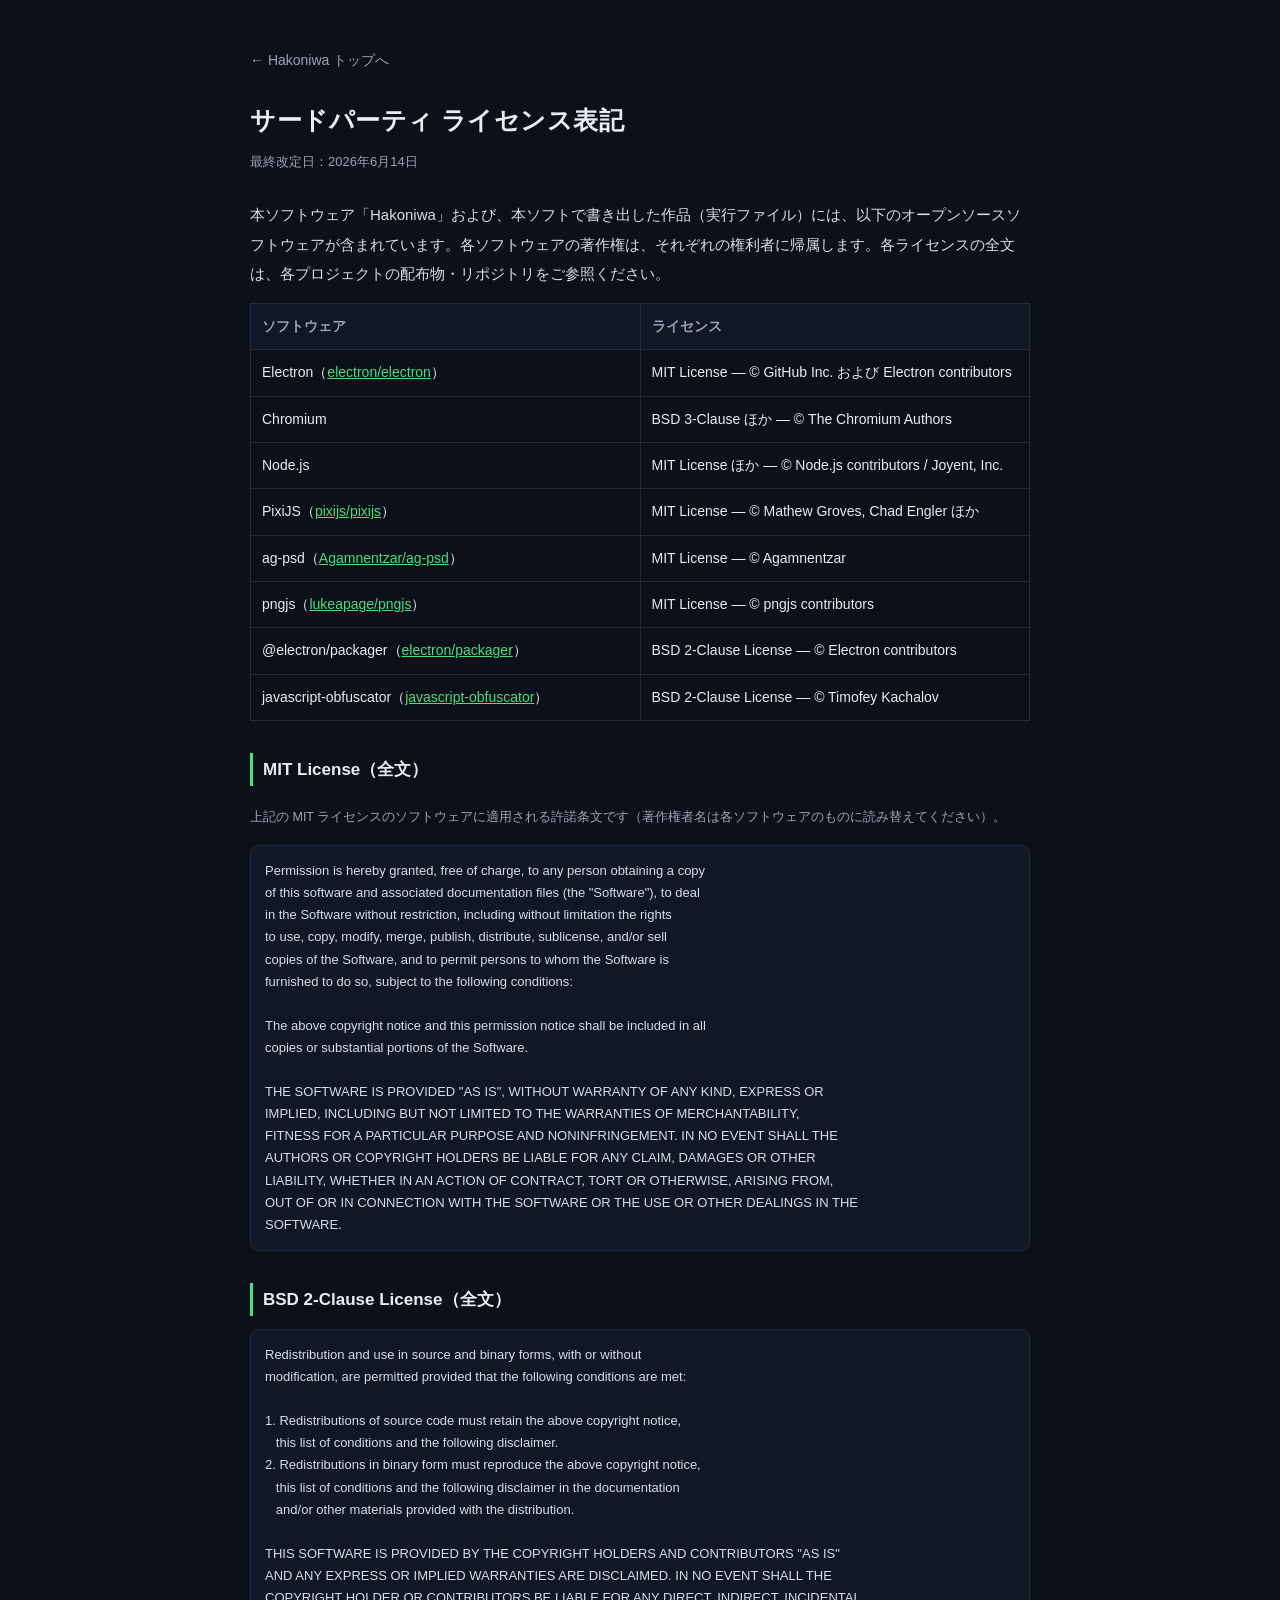
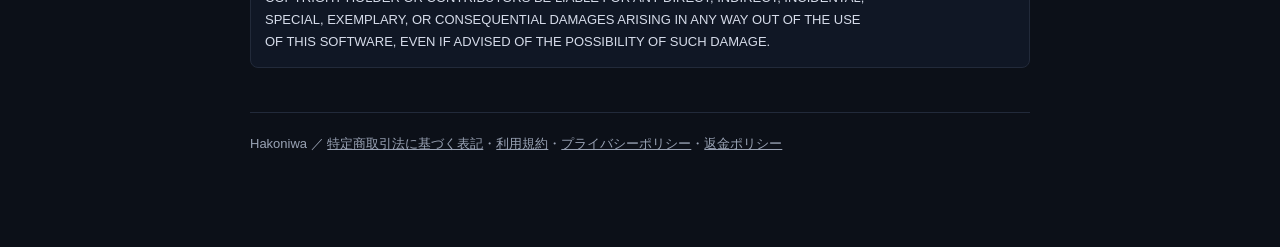
==== legal/licenses.html @ e2f92aa0 "法務ページ一式を追加（特商法/利用規約/プライバシー/返金/OSSライセンス） - legal/ に5ページ＋共通CSS。フッターに各リンク、連絡先を sukuroshi0511@gmail.com " ====
<!doctype html>
<html lang="ja">
<head>
<meta charset="utf-8">
<meta name="viewport" content="width=device-width, initial-scale=1">
<meta name="robots" content="noindex">
<title>サードパーティ ライセンス — Hakoniwa</title>
<link rel="stylesheet" href="legal.css">
</head>
<body>
<div class="wrap">
  <a class="back" href="../index.html">← Hakoniwa トップへ</a>
  <h1>サードパーティ ライセンス表記</h1>
  <p class="upd">最終改定日：2026年6月14日</p>

  <p>本ソフトウェア「Hakoniwa」および、本ソフトで書き出した作品（実行ファイル）には、以下のオープンソースソフトウェアが含まれています。各ソフトウェアの著作権は、それぞれの権利者に帰属します。各ライセンスの全文は、各プロジェクトの配布物・リポジトリをご参照ください。</p>

  <table>
    <tr><th>ソフトウェア</th><th>ライセンス</th></tr>
    <tr><td>Electron（<a href="https://github.com/electron/electron">electron/electron</a>）</td><td>MIT License — © GitHub Inc. および Electron contributors</td></tr>
    <tr><td>Chromium</td><td>BSD 3-Clause ほか — © The Chromium Authors</td></tr>
    <tr><td>Node.js</td><td>MIT License ほか — © Node.js contributors / Joyent, Inc.</td></tr>
    <tr><td>PixiJS（<a href="https://github.com/pixijs/pixijs">pixijs/pixijs</a>）</td><td>MIT License — © Mathew Groves, Chad Engler ほか</td></tr>
    <tr><td>ag-psd（<a href="https://github.com/Agamnentzar/ag-psd">Agamnentzar/ag-psd</a>）</td><td>MIT License — © Agamnentzar</td></tr>
    <tr><td>pngjs（<a href="https://github.com/lukeapage/pngjs">lukeapage/pngjs</a>）</td><td>MIT License — © pngjs contributors</td></tr>
    <tr><td>@electron/packager（<a href="https://github.com/electron/packager">electron/packager</a>）</td><td>BSD 2-Clause License — © Electron contributors</td></tr>
    <tr><td>javascript-obfuscator（<a href="https://github.com/javascript-obfuscator/javascript-obfuscator">javascript-obfuscator</a>）</td><td>BSD 2-Clause License — © Timofey Kachalov</td></tr>
  </table>

  <h2>MIT License（全文）</h2>
  <p><small>上記の MIT ライセンスのソフトウェアに適用される許諾条文です（著作権者名は各ソフトウェアのものに読み替えてください）。</small></p>
  <p style="white-space:pre-wrap;background:#101725;border:1px solid var(--line);border-radius:8px;padding:14px;font-size:13px;line-height:1.7">Permission is hereby granted, free of charge, to any person obtaining a copy
of this software and associated documentation files (the "Software"), to deal
in the Software without restriction, including without limitation the rights
to use, copy, modify, merge, publish, distribute, sublicense, and/or sell
copies of the Software, and to permit persons to whom the Software is
furnished to do so, subject to the following conditions:

The above copyright notice and this permission notice shall be included in all
copies or substantial portions of the Software.

THE SOFTWARE IS PROVIDED "AS IS", WITHOUT WARRANTY OF ANY KIND, EXPRESS OR
IMPLIED, INCLUDING BUT NOT LIMITED TO THE WARRANTIES OF MERCHANTABILITY,
FITNESS FOR A PARTICULAR PURPOSE AND NONINFRINGEMENT. IN NO EVENT SHALL THE
AUTHORS OR COPYRIGHT HOLDERS BE LIABLE FOR ANY CLAIM, DAMAGES OR OTHER
LIABILITY, WHETHER IN AN ACTION OF CONTRACT, TORT OR OTHERWISE, ARISING FROM,
OUT OF OR IN CONNECTION WITH THE SOFTWARE OR THE USE OR OTHER DEALINGS IN THE
SOFTWARE.</p>

  <h2>BSD 2-Clause License（全文）</h2>
  <p style="white-space:pre-wrap;background:#101725;border:1px solid var(--line);border-radius:8px;padding:14px;font-size:13px;line-height:1.7">Redistribution and use in source and binary forms, with or without
modification, are permitted provided that the following conditions are met:

1. Redistributions of source code must retain the above copyright notice,
   this list of conditions and the following disclaimer.
2. Redistributions in binary form must reproduce the above copyright notice,
   this list of conditions and the following disclaimer in the documentation
   and/or other materials provided with the distribution.

THIS SOFTWARE IS PROVIDED BY THE COPYRIGHT HOLDERS AND CONTRIBUTORS "AS IS"
AND ANY EXPRESS OR IMPLIED WARRANTIES ARE DISCLAIMED. IN NO EVENT SHALL THE
COPYRIGHT HOLDER OR CONTRIBUTORS BE LIABLE FOR ANY DIRECT, INDIRECT, INCIDENTAL,
SPECIAL, EXEMPLARY, OR CONSEQUENTIAL DAMAGES ARISING IN ANY WAY OUT OF THE USE
OF THIS SOFTWARE, EVEN IF ADVISED OF THE POSSIBILITY OF SUCH DAMAGE.</p>

  <footer>
    Hakoniwa ／ <a href="tokushoho.html">特定商取引法に基づく表記</a>・<a href="terms.html">利用規約</a>・<a href="privacy.html">プライバシーポリシー</a>・<a href="refund.html">返金ポリシー</a>
  </footer>
</div>
</body>
</html>
---- legal/legal.css ----
:root{--bg:#0c1018;--panel:#141a26;--ink:#e8ecf5;--mut:#9aa3b5;--grn:#4ade80;--line:#222a3a}
*{box-sizing:border-box}
html,body{margin:0}
body{background:var(--bg);color:var(--ink);font-family:"Segoe UI","Yu Gothic UI","Hiragino Kaku Gothic ProN",sans-serif;line-height:1.95;-webkit-font-smoothing:antialiased}
.wrap{max-width:820px;margin:0 auto;padding:44px 20px 90px}
a{color:var(--grn)}
.back{display:inline-block;margin-bottom:22px;color:var(--mut);text-decoration:none;font-size:14px}
.back:hover{color:var(--ink)}
h1{font-size:25px;margin:0 0 4px;letter-spacing:.5px}
.upd{color:var(--mut);font-size:13px;margin:0 0 26px}
h2{font-size:17px;margin:32px 0 8px;border-left:3px solid var(--grn);padding-left:10px}
p,li{color:#d6dcea;font-size:15px}
ul,ol{padding-left:1.3em}
li{margin:4px 0}
table{border-collapse:collapse;width:100%;margin:12px 0}
th,td{border:1px solid var(--line);padding:9px 11px;text-align:left;font-size:14px;vertical-align:top}
th{background:#101725;color:var(--mut);white-space:nowrap;width:34%}
small{color:var(--mut)}
footer{border-top:1px solid var(--line);margin-top:44px;padding-top:18px;color:var(--mut);font-size:13px}
footer a{color:var(--mut)}
code{background:#101725;border:1px solid var(--line);border-radius:5px;padding:1px 6px;font-size:13px}
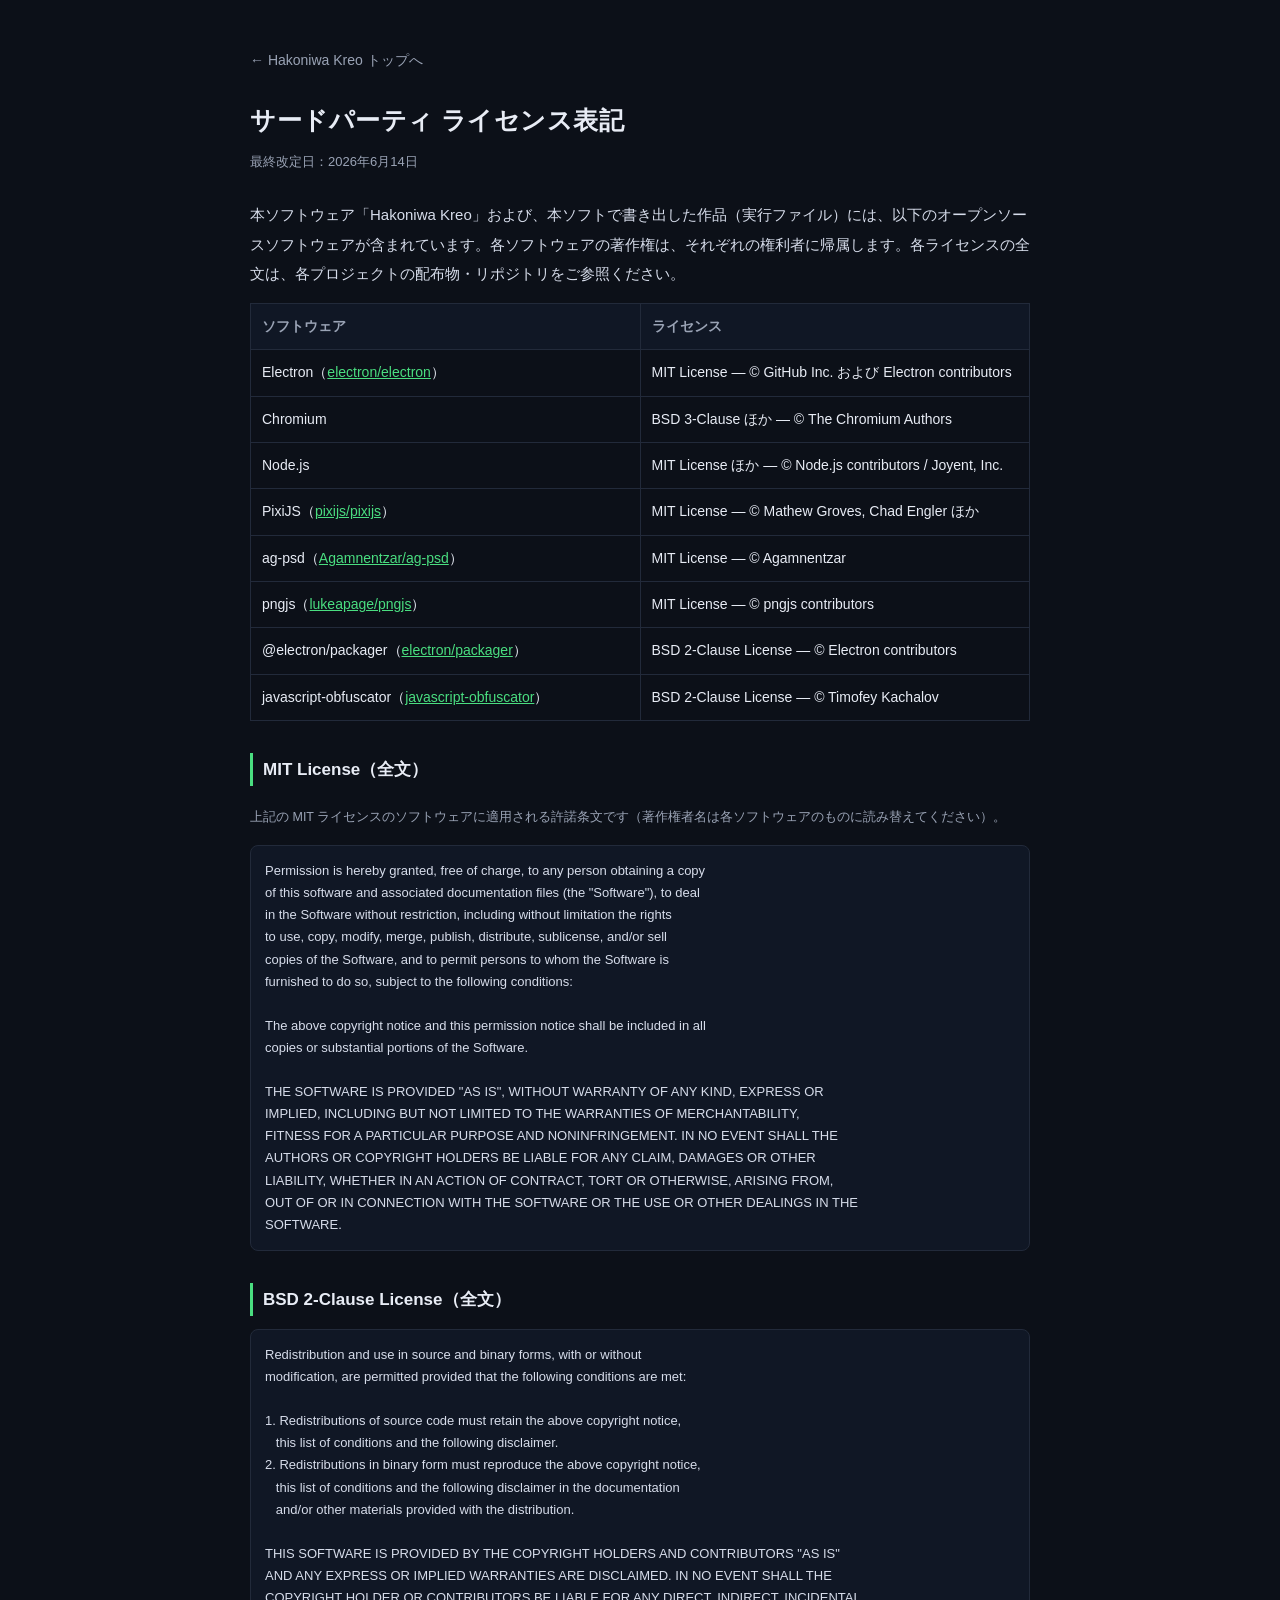
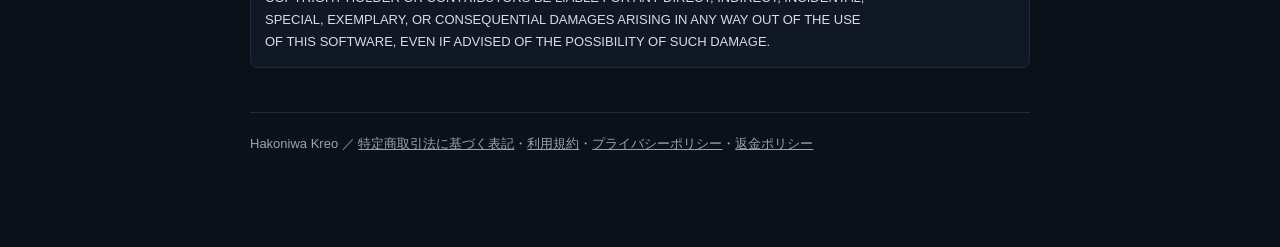
==== commit 308fe152: "ブランド名を「Hakoniwa Kreo」に変更（表示文を一括更新・商標差別化） GREEの第9類「ハコニワ」登録との抵触回避のため、表示上のブランド名に 造語Kreoを付与。URL/リポ名/exe・" ====
--- a/legal/licenses.html
+++ b/legal/licenses.html
@@ -4,16 +4,16 @@
 <meta charset="utf-8">
 <meta name="viewport" content="width=device-width, initial-scale=1">
 <meta name="robots" content="noindex">
-<title>サードパーティ ライセンス — Hakoniwa</title>
+<title>サードパーティ ライセンス — Hakoniwa Kreo</title>
 <link rel="stylesheet" href="legal.css">
 </head>
 <body>
 <div class="wrap">
-  <a class="back" href="../index.html">← Hakoniwa トップへ</a>
+  <a class="back" href="../index.html">← Hakoniwa Kreo トップへ</a>
   <h1>サードパーティ ライセンス表記</h1>
   <p class="upd">最終改定日：2026年6月14日</p>
 
-  <p>本ソフトウェア「Hakoniwa」および、本ソフトで書き出した作品（実行ファイル）には、以下のオープンソースソフトウェアが含まれています。各ソフトウェアの著作権は、それぞれの権利者に帰属します。各ライセンスの全文は、各プロジェクトの配布物・リポジトリをご参照ください。</p>
+  <p>本ソフトウェア「Hakoniwa Kreo」および、本ソフトで書き出した作品（実行ファイル）には、以下のオープンソースソフトウェアが含まれています。各ソフトウェアの著作権は、それぞれの権利者に帰属します。各ライセンスの全文は、各プロジェクトの配布物・リポジトリをご参照ください。</p>
 
   <table>
     <tr><th>ソフトウェア</th><th>ライセンス</th></tr>
@@ -64,7 +64,7 @@
 OF THIS SOFTWARE, EVEN IF ADVISED OF THE POSSIBILITY OF SUCH DAMAGE.</p>
 
   <footer>
-    Hakoniwa ／ <a href="tokushoho.html">特定商取引法に基づく表記</a>・<a href="terms.html">利用規約</a>・<a href="privacy.html">プライバシーポリシー</a>・<a href="refund.html">返金ポリシー</a>
+    Hakoniwa Kreo ／ <a href="tokushoho.html">特定商取引法に基づく表記</a>・<a href="terms.html">利用規約</a>・<a href="privacy.html">プライバシーポリシー</a>・<a href="refund.html">返金ポリシー</a>
   </footer>
 </div>
 </body>
